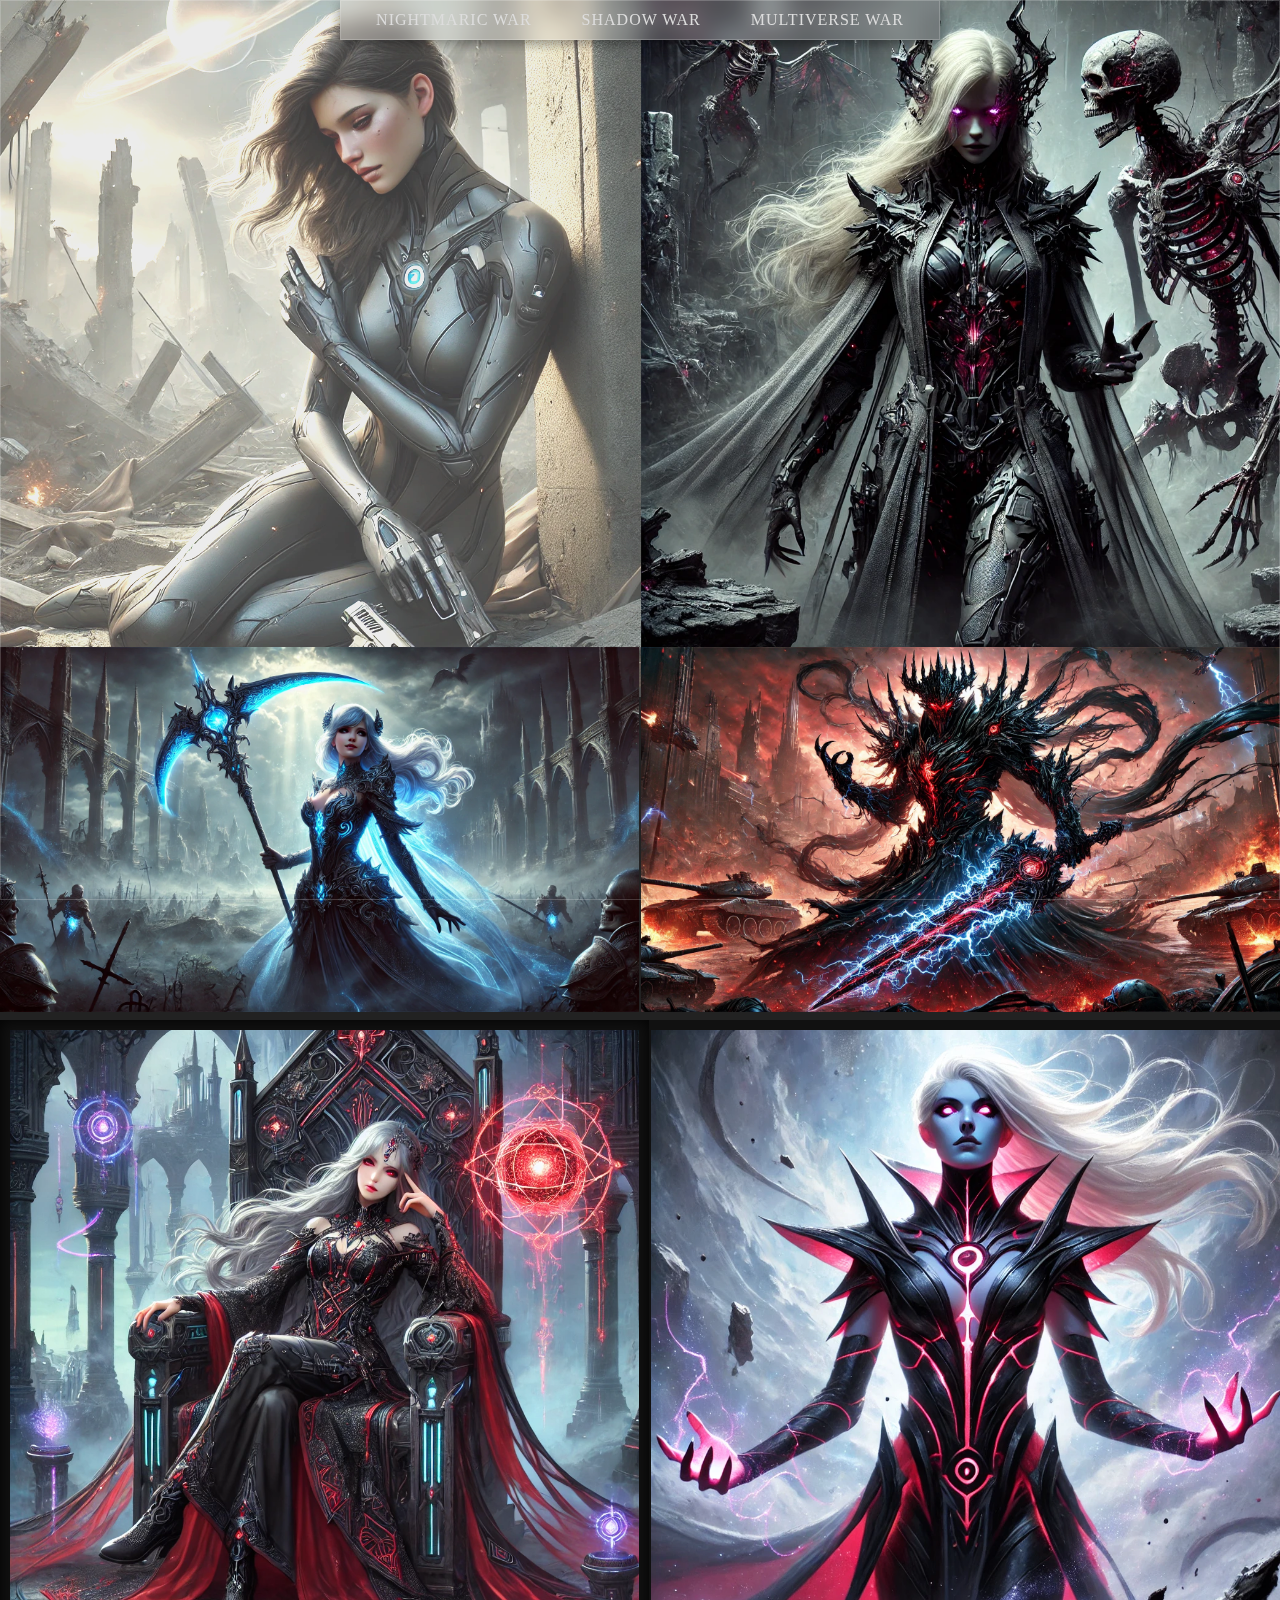
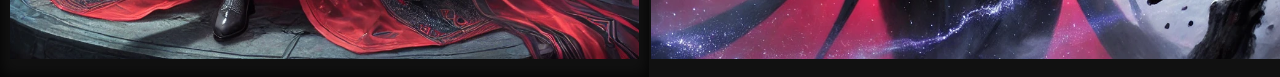
==== character website/index.html @ 2d1f5d40 "Add files via upload" ====
<!DOCTYPE html>
<html lang="en">
<head>
    <meta charset="UTF-8">
    <meta name="viewport" content="width=device-width, initial-scale=1.0">
    <title>Responsive Full-Screen Divided Rectangles</title>
    <link rel="stylesheet" href="styles.css">
</head>
<body>
    <nav>
        <ul>
            <li><a href="https://warsagas.netlify.app/nightmaric-war">Nightmaric War</a></li>
                <li><a href="https://warsagas.netlify.app/shadow-war">Shadow War</a></li>
                <li><a href="https://warsagas.netlify.app/multiverse-war">Multiverse war</a></li>
        </ul>
    </nav>
    <!DOCTYPE html>
    <html lang="en">
    <head>
        <meta charset="UTF-8">
        <meta name="viewport" content="width=device-width, initial-scale=1.0">
        <title>Full-Screen Divided Rectangles</title>
        <link rel="stylesheet" href="styles.css">
    </head>
    <body>
        <nav>
           
            <ul>
                <li><a href="https://warsagas.netlify.app/nightmaric-war">Nightmaric War</a></li>
                <li><a href="https://warsagas.netlify.app/shadow-war">Shadow War</a></li>
                <li><a href="https://warsagas.netlify.app/multiverse-war">Multiverse war</a></li>
            </ul>
        </nav>
        <div class="container">
            <div class="rectangle">
                <div class="image-container">
                    <a href="Federation.html"><img src="/image/cassandra.webp" alt="Placeholder 1A"></a>
                </div>
                <div class="divider"></div>
                <div class="image-container">
                    <a href="nightmares.html"><img src="/image/Persephone.webp" alt="Placeholder 1B"></a>
                </div>
            </div>
    
            <div class="rectangle">
                <div class="image-container">
                    <a href="alliance.html"><img src="/image/theresa.webp" alt="Placeholder 2A"></a>
                </div>
                <div class="divider"></div>
                <div class="image-container">
                    <a href="progress.html"><img src="/image/Darkness shadow war.webp" alt="Placeholder 2B"></a>
                </div>
            </div>
            <div class="rectangle">
                <div class="left-side">
                    <div class="small-image-container">
                        <a href="multiverse-alliance.html"><img src="image/Arcana2.webp" alt="Placeholder 3A Top"></a>
                    </div>
                    
                </div>
                <div class="divider"></div>
                <div class="image-container">
                    <a href="persephone.html"><img src="/image/Persephone3.webp" alt="Placeholder 3B"></a>
                </div>
            </div>
        </div>
        

        <script src="main.js"></script>
    </body>
    </html>
    
</html>
---- character website/styles.css ----
* {
    margin: 0;
    padding: 0;
    box-sizing: border-box;
}

body {
    display: flex;
    flex-direction: column;
    justify-content: center;
    align-items: center;
    background-color: #000; /* Optional to emphasize images */
    transition: background 0.3s ease, color 0.3s ease;
}

/* Navbar */
main {
    padding: 100px 20px;
    min-height: 200vh; /* Extend page for scroll demo */
}

h1 {
    text-align: center;
    margin-top: 50px;
}

/* Progress Bar */
#progress-bar {
    position: fixed;
    top: 0;
    left: 0;
    width: 0%;
    height: 5px;
    background: #f39c12;
    z-index: 9999;
}

/* Navigation Bar */
nav {
    position: fixed;
    top: 0; /* Sticks to the top of the page */
    left: 50%; /* Centers the nav horizontally */
    transform: translateX(-50%); /* Correct alignment from the left */
    background: rgba(255, 255, 255, 0.1);
    backdrop-filter: blur(10px);
    box-shadow: 0px 4px 10px rgba(0, 0, 0, 0.2);
    border: 1px solid rgba(255, 255, 255, 0.2);
    z-index: 1000;
    width: auto; /* Ensures it doesn't stretch the full width of the viewport */
    padding: 10px 20px;
    text-align: center;
}

/* Center Navigation Links Horizontally */
nav ul {
    display: flex;
    justify-content: center; /* Centers the items horizontally */
    align-items: center; /* Ensures vertical alignment if needed */
    list-style: none;
    flex-wrap: wrap; /* Allows wrapping for smaller screens */
    gap: 20px; /* Spacing between links */
    margin: 0;
    padding: 0;
}

/* Navigation Links */
nav ul li {
    position: relative;
    margin: 0;
}

nav ul li a {
    text-decoration: none;
    color: #ddd;
    font-size: 18px;
    font-weight: 500;
    letter-spacing: 1px;
    text-transform: uppercase;
    transition: color 0.3s ease, transform 0.3s ease;
    padding: 10px 15px;
    border-radius: 5px;
    position: relative;
    z-index: 1;
}

/* Hover Effects */
nav ul li a:hover {
    color: #f39c12;
    text-shadow: 0px 4px 12px rgba(255, 255, 255, 0.6), 0px 0px 4px rgba(255, 255, 255, 0.3);
    transform: scale(1.1) translateY(-2px);
    border: 2px solid rgba(255, 255, 255, 0.2);
    padding: 8px 13px;
}

/* Background Effect on Hover */
nav ul li a::before {
    content: '';
    position: absolute;
    top: 0;
    left: 0;
    width: 100%;
    height: 100%;
    background: linear-gradient(90deg, #333, #111);
    opacity: 0;
    z-index: -1;
    transition: background 0.4s ease, opacity 0.4s ease, transform 0.4s ease;
    transform: scale(0.95);
    border-radius: 5px;
}

nav ul li a:hover::before {
    opacity: 1;
    transform: scale(1);
}

/* Underline Animation */
nav ul li a::after {
    content: '';
    position: absolute;
    bottom: 0;
    left: 50%;
    width: 0;
    height: 2px;
    background: white;
    transition: width 0.3s ease, left 0.3s ease;
}

nav ul li a:hover::after {
    width: 100%;
    left: 0;
}

/* Responsive Design */
@media (max-width: 768px) {
    nav ul {
        flex-direction: column; /* Stack items vertically on smaller screens */
        gap: 15px;
    }

    nav ul li a {
        font-size: 16px;
        padding: 8px 10px;
    }
}

/* Tooltip Styles */
nav ul li a[data-tooltip]::after {
    content: attr(data-tooltip);
    position: absolute;
    bottom: -25px;
    left: 50%;
    transform: translateX(-50%);
    background: #000;
    color: #fff;
    font-size: 12px;
    padding: 5px 8px;
    border-radius: 4px;
    opacity: 0;
    white-space: nowrap;
    transition: opacity 0.3s ease, transform 0.3s ease;
    pointer-events: none;
}

nav ul li a:hover[data-tooltip]::after {
    opacity: 1;
    transform: translateX(-50%) translateY(-5px);
}

/* Dark Mode Toggle */
#dark-mode-toggle {
    cursor: pointer;
    font-size: 18px;
    padding: 5px 10px;
    border: none;
    background: none;
    color: #ddd;
    transition: color 0.3s ease;
}



/* Main Page Sections */
/* Main container styles */
/* Main container styles */
.container {
    display: flex;
    flex-direction: column;
    width: 100vw;
    height: 100vh;
    background: #000; /* Pure black background */
    font-family: 'Roboto', sans-serif; /* Clean font */
    color: #fff; /* White text for readability */
}

/* Rectangle styles */
.rectangle {
    display: flex;
    flex: 1; /* Equal space for rectangles */
    width: 100%;
    align-items: center;
    justify-content: center;
    background: #111; /* Dark gray for contrast against pure black */
    color: #fff; /* White text */
    font-size: 2rem; /* Font size for text inside rectangles */
    text-shadow: 1px 1px 2px rgba(0, 0, 0, 0.8); /* Subtle text shadow */
    transition: transform 0.3s ease-in-out, box-shadow 0.3s ease-in-out; /* Smooth hover effect */
}

/* Divider styles */
.divider {
    width: 2px; /* Divider width */
    background-color: #333; /* Darker gray divider */
    opacity: 0.8; /* Slightly transparent */
    transition: background-color 0.3s ease; /* Smooth color change on hover */
}

/* Left-side column */
.left-side {
    display: flex;
    flex-direction: column;
    flex: 1;
    padding: 10px; /* Space inside the column */
    box-shadow: inset 0 0 15px rgba(0, 0, 0, 0.9); /* Subtle inner shadow */
}

/* Styling each rectangle */
.rectangle:nth-child(odd) {
    background: #111; /* Uniform dark background */
}

.rectangle:nth-child(even) {
    background: #222; /* Slightly lighter for subtle variation */
}

/* Hover effects */
.rectangle:hover {
    transform: scale(1.05); /* Slight scaling effect */
    box-shadow: 0 4px 20px rgba(255, 255, 255, 0.1); /* Subtle glow */
}

.divider:hover {
    background-color: #fff; /* Turns white on hover for emphasis */
}

/* Optional: Add glowing edges for rectangles */
.rectangle::after {
    content: '';
    position: absolute;
    inset: 0;
    border: 1px solid rgba(255, 255, 255, 0.1); /* Subtle glowing edges */
    pointer-events: none;
    transition: border-color 0.3s ease;
}

.rectangle:hover::after {
    border-color: rgba(255, 255, 255, 0.3); /* Brighter border on hover */
}



/* Card Layout */
.card-container {
    display: flex;
    flex-wrap: wrap;
    gap: 20px;
    padding: 20px;
    justify-content: space-evenly; /* Space items evenly */
    align-items: flex-start; /* Align cards to the top */
    margin-top: 80px;
}

.card-wrapper {
    text-align: center;
    width: 300px;
    max-width: 100%;
}

.card {
    position: relative;
    perspective: 1200px; /* Enhance 3D effect */
    margin-bottom: 20px;
    transition: transform 0.3s ease-in-out;
    transform: scale(1); /* Default size */
    background: linear-gradient(135deg, #1a1a1a, #333333); /* Dark gradient */
    border: 4px solid transparent;
    border-image-slice: 1;
    border-image-source: linear-gradient(to right, #222, #444); /* Subtle dark gradient for border */
    box-shadow: 0 10px 20px rgba(0, 0, 0, 0.5); /* Dark shadow */
    background-size: 200% 200%;
    animation: light-move 5s infinite ease-in-out;
}

.card:hover {
    transform: scale(1.05); /* Slightly grow on hover */
    box-shadow: 0 15px 30px rgba(0, 0, 0, 0.7), 0 6px 6px rgba(0, 0, 0, 0.4); /* Stronger shadow on hover */
    transition: transform 0.3s ease-in-out;
    border-image-source: linear-gradient(to right, #444, #555); /* Slightly brighter border on hover */
    animation: wiggle 0.5s ease-in-out;
}

.card-inner {
    position: relative;
    width: 100%;
    padding-top: 150%;
    transform-style: preserve-3d;
    transition: transform 0.6s ease-in-out;
}

.card:hover .card-inner {
    transform: rotateY(180deg);
    box-shadow: 0 0 20px rgba(0, 0, 0, 0.6); /* Glow effect on flip */
}

.card-front,
.card-back {
    position: absolute;
    top: 0;
    left: 0;
    width: 100%;
    height: 100%;
    backface-visibility: hidden;
    border-radius: 15px; /* Slightly rounder corners */
    box-shadow: 0 8px 15px rgba(0, 0, 0, 0.3); /* Stronger shadow for depth */
    overflow: hidden;
}

/* Gradient Overlay for Card Front */
.card-front::before {
    content: '';
    position: absolute;
    inset: 0;
    background: linear-gradient(135deg, rgba(0, 0, 0, 0.5), rgba(0, 0, 0, 0.2));
    z-index: 1; /* Place above the image */
    transition: opacity 0.3s ease-in-out;
    opacity: 0; /* Start hidden */
}

.card:hover .card-front::before {
    opacity: 1; /* Show gradient overlay on hover */
}

/* Image Inside Card Front */
.card-front img {
    width: 100%;
    height: 100%;
    object-fit: cover;
    border-radius: 15px;
}

/* Card Back */
.card-back {
    transform: rotateY(180deg);
    background: rgba(18, 18, 18, 0.9); /* Very dark gray with transparency */
    backdrop-filter: blur(10px);
    border: 1px solid rgba(50, 50, 50, 0.7); /* Subtle inner border */
    display: flex;
    align-items: center;
    justify-content: center;
    text-align: center;
    padding: 10px; /* Add slight padding for better text alignment */
    color: #ddd; /* Light gray text */
    font-family: 'Arial', sans-serif;
    font-size: 1.2rem;
    letter-spacing: 0.5px;
    text-shadow: 1px 1px 5px rgba(0, 0, 0, 0.3);
}

/* Image Inside Card Back */
.card-back img {
    width: 100%;
    height: 100%;
    object-fit: cover; /* Ensure the image scales proportionally */
    border-radius: 15px; /* Match the card's rounded corners */
}

.particles {
    position: absolute;
    width: 100%;
    height: 100%;
    background: radial-gradient(circle, rgba(255, 255, 255, 0.1), transparent);
    pointer-events: none;
    animation: particle-fade 3s infinite ease-in-out;
}

/* Hover Sound Effects */
.card:hover {
    cursor: pointer;
}

/* Keyframes */
@keyframes light-move {
    0% {
        background-position: 0% 50%;
    }
    50% {
        background-position: 100% 50%;
    }
    100% {
        background-position: 0% 50%;
    }
}

@keyframes particle-fade {
    0%, 100% {
        opacity: 0;
    }
    50% {
        opacity: 0.2;
    }
}

@keyframes wiggle {
    0% {
        transform: scale(1) rotate(0);
    }
    25% {
        transform: scale(1.03) rotate(1deg);
    }
    50% {
        transform: scale(1.05) rotate(-1deg);
    }
    100% {
        transform: scale(1) rotate(0);
    }
}


/* Character Details */
/* Character Title Styling */
/* Character Title Styling */
/* Character Title Styling */
.character-title {
    font-size: clamp(16px, 4vw, 24px);
    font-weight: bold;
    color: #00bcd4; /* Cyan blue for contrast */
    text-transform: uppercase;
    letter-spacing: 1.5px;
    cursor: pointer;
    margin: 10px 0;
    text-shadow: 2px 2px 6px rgba(0, 0, 0, 0.6); /* Strong shadow */
    transition: color 0.3s ease, transform 0.3s ease, text-shadow 0.3s ease, background 0.5s ease;
    position: relative;
    display: inline-block;
    overflow: hidden;
    background: linear-gradient(90deg, #00bcd4, #03a9f4);
    -webkit-background-clip: text;
    -webkit-text-fill-color: transparent;
}

.character-title:hover {
    color: #ffffff;
    transform: scale(1.2) rotate(-2deg);
    text-shadow: 6px 6px 12px rgba(0, 0, 0, 0.8);
    background: linear-gradient(90deg, #03a9f4, #00bcd4, #29b6f6);
    -webkit-background-clip: text;
    -webkit-text-fill-color: transparent;
}

.character-title::after {
    content: '';
    position: absolute;
    bottom: 0;
    left: 0;
    width: 0;
    height: 3px;
    background: #03a9f4;
    transition: width 0.4s ease;
}

.character-title:hover::after {
    width: 100%;
}

/* Ripple Effect */
.character-title::before {
    content: '';
    position: absolute;
    top: 50%;
    left: 50%;
    width: 200%;
    height: 200%;
    background: rgba(3, 169, 244, 0.15);
    transform: translate(-50%, -50%) scale(0);
    border-radius: 50%;
    z-index: -1;
    transition: transform 0.6s ease, opacity 0.6s ease;
}

.character-title:hover::before {
    transform: translate(-50%, -50%) scale(1.5);
    opacity: 0;
}

/* Shimmer Animation */
.character-title.shimmer {
    background: linear-gradient(90deg, #00bcd4, #03a9f4, #00bcd4);
    -webkit-background-clip: text;
    -webkit-text-fill-color: transparent;
    position: relative;
    animation: shimmer 1.5s infinite linear;
}

@keyframes shimmer {
    0% { background-position: -200%; }
    100% { background-position: 200%; }
}

/* Card Text Styling */
.card-text {
    text-align: center;
    margin: 15px 0;
    font-size: 16px;
    line-height: 1.6;
    color: #ddd; /* Light gray text */
    background: linear-gradient(135deg, rgba(33, 33, 33, 0.8), rgba(50, 50, 50, 1));
    padding: 15px;
    border-radius: 12px;
    box-shadow: 0 8px 16px rgba(0, 0, 0, 0.6);
    position: relative;
    overflow: hidden;
    transition: box-shadow 0.4s ease, transform 0.4s ease, background 0.5s ease;
}

.card-text:hover {
    box-shadow: 0 12px 24px rgba(0, 0, 0, 0.8);
    transform: translateY(-10px) scale(1.05);
    background: linear-gradient(135deg, rgba(50, 50, 50, 0.9), rgba(77, 77, 77, 1));
}

/* Rotating Background Effect */
.card-text::before {
    content: '';
    position: absolute;
    top: -50%;
    left: -50%;
    width: 300%;
    height: 300%;
    background: radial-gradient(circle, rgba(0, 0, 0, 0.4), rgba(0, 0, 0, 0.9));
    transform: rotate(0deg);
    animation: rotateBackground 12s linear infinite;
    z-index: 0;
}

@keyframes rotateBackground {
    to {
        transform: rotate(360deg);
    }
}

/* 3D Flip Effect */
.card-text-inner {
    transform-style: preserve-3d;
    transition: transform 0.6s ease-out;
    position: relative;
}

.card-text:hover .card-text-inner {
    transform: rotateY(180deg);
}

.card-front,
.card-back {
    backface-visibility: hidden;
    position: absolute;
    top: 0;
    left: 0;
    width: 100%;
    height: 100%;
    border-radius: 12px;
    padding: 15px;
}

.card-back {
    transform: rotateY(180deg);
    background: linear-gradient(135deg, rgba(50, 50, 50, 0.9), rgba(33, 33, 33, 1));
}


/* Character Title Styling */
.character-title {
    font-size: clamp(16px, 4vw, 24px);
    font-weight: bold;
    color: #d1e3ff; /* Cool light blue for contrast */
    text-transform: uppercase;
    letter-spacing: 1.5px;
    cursor: pointer;
    margin: 10px 0;
    text-shadow: 2px 2px 6px rgba(0, 0, 0, 0.9); /* Strong shadow for depth */
    background: linear-gradient(90deg, #5078ff, #3249b6); /* Gradient with vibrant blues */
    -webkit-background-clip: text;
    -webkit-text-fill-color: transparent;
    position: relative;
    display: inline-block;
    overflow: hidden;
    transition: color 0.3s ease, transform 0.3s ease, text-shadow 0.5s ease, background 0.5s ease;
}

.character-title:hover {
    transform: scale(1.1) rotate(-1deg);
    text-shadow: 4px 4px 8px rgba(0, 0, 0, 1); /* Enhanced shadow */
    background: linear-gradient(90deg, #87a8ff, #6070ff); /* Brightened gradient on hover */
    -webkit-background-clip: text;
    -webkit-text-fill-color: transparent;
}

/* Underline Effect */
.character-title::after {
    content: '';
    position: absolute;
    bottom: 0;
    left: 0;
    width: 0;
    height: 3px;
    background: #3249b6; /* Blue accent underline */
    transition: width 0.4s ease;
}

.character-title:hover::after {
    width: 100%;
}

/* Ripple Effect */
.character-title::before {
    content: '';
    position: absolute;
    top: 50%;
    left: 50%;
    width: 200%;
    height: 200%;
    background: rgba(50, 100, 255, 0.3); /* Soft blue ripple */
    transform: translate(-50%, -50%) scale(0);
    border-radius: 50%;
    z-index: -1;
    transition: transform 0.6s ease, opacity 0.6s ease;
}

.character-title:hover::before {
    transform: translate(-50%, -50%) scale(1.5);
    opacity: 0;
}

/* Card Text Styling */
.card-text {
    text-align: center;
    margin: 15px 0; /* Adds vertical spacing */
    font-size: 16px; /* Moderate font size for readability */
    line-height: 1.6; /* Balanced line spacing */
    color: #e0e0e0; /* Off-white for readability */
    background: linear-gradient(
        135deg,
        rgba(40, 40, 70, 0.9),
        rgba(20, 20, 50, 1)
    ); /* Deep blue gradient */
    padding: 15px; /* Creates internal spacing */
    border-radius: 12px; /* Smooth rounded corners */
    box-shadow: 0 8px 16px rgba(0, 0, 0, 0.8); /* Subtle shadow for depth */
    position: relative;
    overflow: hidden; /* Ensures content does not overflow */
    transition: 
        box-shadow 0.4s ease, 
        transform 0.4s ease, 
        background 0.5s ease; /* Smooth transition effects */
}


.card-text:hover {
    box-shadow: 0 12px 24px rgba(0, 0, 0, 0.9);
    transform: translateY(-10px) scale(1.05);
    background: linear-gradient(135deg, rgba(60, 60, 120, 1), rgba(30, 30, 90, 1)); /* Slightly brighter hover gradient */
}

/* Rotating Background Effect */
.card-text::before {
    content: '';
    position: absolute;
    top: -50%;
    left: -50%;
    width: 300%;
    height: 300%;
    background: radial-gradient(circle, rgba(70, 70, 120, 0.4), rgba(30, 30, 60, 0.8)); /* Subtle blue hue */
    transform: rotate(0deg);
    animation: rotateBackground 10s linear infinite;
    z-index: 0;
}

@keyframes rotateBackground {
    to {
        transform: rotate(360deg);
    }
}

/* Particle Effect */
.card-text::after {
    content: '';
    position: absolute;
    top: 50%;
    left: 50%;
    width: 300px;
    height: 300px;
    background: radial-gradient(circle, rgba(80, 120, 255, 0.3), rgba(0, 0, 0, 0));
    border-radius: 50%;
    opacity: 0.6;
    animation: floatParticles 6s infinite ease-in-out;
    pointer-events: none;
}

@keyframes floatParticles {
    0% {
        transform: translate(-50%, -50%) scale(1);
        opacity: 0.6;
    }
    50% {
        transform: translate(-50%, -50%) scale(1.2);
        opacity: 0.3;
    }
    100% {
        transform: translate(-50%, -50%) scale(1);
        opacity: 0.6;
    }
}



/* JavaScript Required for Custom Cursor */

.character-blurb {
    display: none;
    opacity: 0;
    transform: scale(0.95); /* Subtle shrink effect for pop-in animation */
    transition: opacity 0.3s ease-in-out, transform 0.3s ease-in-out;
    font-size: 14px; /* Base font size for container content */
    line-height: 1.2; /* Compact yet readable line spacing */
    color: #d6d6d6; /* Light gray text color */
    text-align: justify; /* Align text for clean edges */
    margin: 0; /* No external margins */
    padding: 10px; /* Moderate padding for balance */
    background: radial-gradient(circle at center, #1a1a1a, #0d0d0d 85%);
    border-radius: 8px; /* Subtle rounding */
    box-shadow: 
        0 4px 8px rgba(0, 0, 0, 0.6), 
        0 0 8px rgba(50, 50, 50, 0.3); /* Layered shadow for depth */
    font-family: 'Open Sans', Arial, sans-serif;
    backdrop-filter: blur(5px); /* Frosted glass effect */
    max-height: 300px; /* Limit container height */
    overflow-y: auto; /* Enable vertical scrolling */
    scrollbar-width: thin; /* Slim scrollbar */
    scrollbar-color: #4caf50 #1a1a1a; /* Green scrollbar on dark background */
}


.p{
    font-family: Arial, sans-serif; /* Sets a clean and modern font */
    font-size: 16px;               /* Adjusts the text size */
    line-height: 1.5;              /* Improves readability with proper spacing */
    color: #333;                   /* Sets a dark gray text color for less eye strain */
    margin: 10px 0;                /* Adds space above and below the paragraph */
    text-align: right; 
}


.character-blurb h2 {
    margin: 0; /* No external margins */
    padding: 4px 0; /* Minimal vertical padding */
    font-size: 16px; /* Compact heading size */
    font-weight: bold;
    text-transform: uppercase;
    letter-spacing: 0.5px; /* Slightly tight character spacing */
    background: linear-gradient(90deg, #76ff03, #00e676, #1de9b6);
    -webkit-background-clip: text;
    -webkit-text-fill-color: transparent;
    border-bottom: 1px solid #76ff03; /* Thin separator */
    display: inline-block;
    text-shadow: 0 1px 2px rgba(0, 255, 128, 0.6); /* Subtle shadow */
}

.character-blurb p {
    margin: 0; /* Eliminate unnecessary vertical gaps */
    padding: 3px 0; /* Minimal padding for compact layout */
    text-align: justify; /* Align text for clean, even edges */
    line-height: 1.2; /* Balanced line spacing for readability */
    color: #e0e0e0; /* Light gray text color for contrast */
    font-size: 12.5px; /* Readable yet compact font size */
    letter-spacing: 0.2px; /* Slight letter spacing for clarity */
    background: rgba(0, 0, 0, 0.15); /* Subtle translucent background */
    border-left: 2px solid #76ff03; /* Thin green border for emphasis */
    border-radius: 3px; /* Smooth rounding for edges */
    box-shadow: inset 0 1px 2px rgba(0, 0, 0, 0.2); /* Subtle inner shadow for depth */
}

.character-blurb p + p {
    margin-top: 1px; /* Minimal gap between consecutive paragraphs */
}

.character-blurb p:last-child {
    margin-bottom: 0; /* Prevent trailing gaps */
}

.character-blurb p:hover {
    background: rgba(0, 0, 0, 0.4); /* Slightly darker background on hover */
    color: #ffffff; /* Brightened text on hover */
}

.character-blurb a {
    color: #76ff03;
    text-decoration: none;
    font-weight: bold;
    transition: color 0.2s ease-in-out;
}

.character-blurb a:hover {
    color: #00e676;
}

.character-blurb.show {
    display: block;
    opacity: 1;
    transform: scale(1); /* Fully expanded */
    box-shadow: 0 6px 12px rgba(0, 0, 0, 0.8), 0 0 10px rgba(0, 255, 128, 0.5);
}

/* Scrollbar Customization */
.character-blurb::-webkit-scrollbar {
    width: 6px; /* Slim scrollbar */
}

.character-blurb::-webkit-scrollbar-track {
    background: #1a1a1a;
}

.character-blurb::-webkit-scrollbar-thumb {
    background: linear-gradient(90deg, #76ff03, #00e676);
    border-radius: 3px;
}




/* Responsive adjustments */
@media (max-width: 768px) {
    .character-blurb {
        padding: 15px 20px;
        font-size: 16px;
    }

    .character-blurb h2 {
        font-size: 22px;
    }
}





/* Responsive Design */
@media (max-width: 1440px) {
    nav ul li a {
        font-size: 16px;
    }
}

@media (max-width: 1024px) {
    .rectangle {
        flex-direction: column;
        height: auto;
    }

    .divider {
        width: 100%;
        height: 2px;
    }

    nav ul li a {
        font-size: 15px;
    }

    /* Image-related code - unchanged */
    .image-container {
        height: 400px;
    }
}

@media (max-width: 768px) {
    nav ul li a {
        font-size: 14px;
    }

    /* Image-related code - unchanged */
    .image-container {
        height: 300px;
    }
}

@media (max-width: 480px) {
    nav ul li {
        margin: 0 5px;
    }

    nav ul li a {
        font-size: 13px;
    }

    .rectangle {
        height: auto;
    }

    /* Image-related code - unchanged */
    .small-image-container {
        height: 150px;
    }
}

/* Image-Related Styles - Unchanged */
.image-container {
    flex: 1; /* Each image takes equal space */
    display: flex;
    justify-content: center;
    align-items: center;
    overflow: hidden; /* Ensures images don't overflow */
    position: relative; /* For hover effects */
    transition: transform 0.3s ease, filter 0.3s ease; /* Smooth transition */
}

.image-container:hover {
    transform: scale(1.1); /* Makes the image pop */
    filter: brightness(1.2); /* Adds a glossy effect */
}

.image-container img {
    width: 100%;
    height: 100%;
    object-fit: cover; /* Ensures images cover their container without stretching */
    transition: opacity 0.3s ease; /* Smooth transition for hover effect */
}

.image-container:hover img {
    opacity: 0.9; /* Slightly reduces opacity for the glossy effect */
}

.image-container::after {
    content: '';
    position: absolute;
    top: 0;
    left: 0;
    width: 100%;
    height: 100%;
    background: rgba(255, 255, 255, 0.2); /* Glossy overlay */
    opacity: 0;
    transition: opacity 0.3s ease;
    pointer-events: none; /* Ensures the overlay doesn't interfere with clicks */
}

.image-container:hover::after {
    opacity: 1; /* Makes the overlay visible on hover */
}

.small-image-container {
    flex: 1; /* Equal height in the left-side column */
    display: flex;
    justify-content: center;
    align-items: center;
    overflow: hidden; /* Prevents overflow */
    position: relative; /* For hover effects */
}

.small-image-container img {
    width: 100%;
    height: 100%;
    object-fit: cover;
    transition: transform 0.3s ease, filter 0.3s ease;
}

.small-image-container:hover img {
    transform: scale(1.1);
    filter: brightness(1.2);
}

.small-image-container::after {
    content: '';
    position: absolute;
    top: 0;
    left: 0;
    width: 100%;
    height: 100%;
    background: rgba(255, 255, 255, 0.2);
    opacity: 0;
    transition: opacity 0.3s ease;
    pointer-events: none;
}

.small-image-container:hover::after {
    opacity: 1;
}
---- character website/styles.css ----
* {
    margin: 0;
    padding: 0;
    box-sizing: border-box;
}

body {
    display: flex;
    flex-direction: column;
    justify-content: center;
    align-items: center;
    background-color: #000; /* Optional to emphasize images */
    transition: background 0.3s ease, color 0.3s ease;
}

/* Navbar */
main {
    padding: 100px 20px;
    min-height: 200vh; /* Extend page for scroll demo */
}

h1 {
    text-align: center;
    margin-top: 50px;
}

/* Progress Bar */
#progress-bar {
    position: fixed;
    top: 0;
    left: 0;
    width: 0%;
    height: 5px;
    background: #f39c12;
    z-index: 9999;
}

/* Navigation Bar */
nav {
    position: fixed;
    top: 0; /* Sticks to the top of the page */
    left: 50%; /* Centers the nav horizontally */
    transform: translateX(-50%); /* Correct alignment from the left */
    background: rgba(255, 255, 255, 0.1);
    backdrop-filter: blur(10px);
    box-shadow: 0px 4px 10px rgba(0, 0, 0, 0.2);
    border: 1px solid rgba(255, 255, 255, 0.2);
    z-index: 1000;
    width: auto; /* Ensures it doesn't stretch the full width of the viewport */
    padding: 10px 20px;
    text-align: center;
}

/* Center Navigation Links Horizontally */
nav ul {
    display: flex;
    justify-content: center; /* Centers the items horizontally */
    align-items: center; /* Ensures vertical alignment if needed */
    list-style: none;
    flex-wrap: wrap; /* Allows wrapping for smaller screens */
    gap: 20px; /* Spacing between links */
    margin: 0;
    padding: 0;
}

/* Navigation Links */
nav ul li {
    position: relative;
    margin: 0;
}

nav ul li a {
    text-decoration: none;
    color: #ddd;
    font-size: 18px;
    font-weight: 500;
    letter-spacing: 1px;
    text-transform: uppercase;
    transition: color 0.3s ease, transform 0.3s ease;
    padding: 10px 15px;
    border-radius: 5px;
    position: relative;
    z-index: 1;
}

/* Hover Effects */
nav ul li a:hover {
    color: #f39c12;
    text-shadow: 0px 4px 12px rgba(255, 255, 255, 0.6), 0px 0px 4px rgba(255, 255, 255, 0.3);
    transform: scale(1.1) translateY(-2px);
    border: 2px solid rgba(255, 255, 255, 0.2);
    padding: 8px 13px;
}

/* Background Effect on Hover */
nav ul li a::before {
    content: '';
    position: absolute;
    top: 0;
    left: 0;
    width: 100%;
    height: 100%;
    background: linear-gradient(90deg, #333, #111);
    opacity: 0;
    z-index: -1;
    transition: background 0.4s ease, opacity 0.4s ease, transform 0.4s ease;
    transform: scale(0.95);
    border-radius: 5px;
}

nav ul li a:hover::before {
    opacity: 1;
    transform: scale(1);
}

/* Underline Animation */
nav ul li a::after {
    content: '';
    position: absolute;
    bottom: 0;
    left: 50%;
    width: 0;
    height: 2px;
    background: white;
    transition: width 0.3s ease, left 0.3s ease;
}

nav ul li a:hover::after {
    width: 100%;
    left: 0;
}

/* Responsive Design */
@media (max-width: 768px) {
    nav ul {
        flex-direction: column; /* Stack items vertically on smaller screens */
        gap: 15px;
    }

    nav ul li a {
        font-size: 16px;
        padding: 8px 10px;
    }
}

/* Tooltip Styles */
nav ul li a[data-tooltip]::after {
    content: attr(data-tooltip);
    position: absolute;
    bottom: -25px;
    left: 50%;
    transform: translateX(-50%);
    background: #000;
    color: #fff;
    font-size: 12px;
    padding: 5px 8px;
    border-radius: 4px;
    opacity: 0;
    white-space: nowrap;
    transition: opacity 0.3s ease, transform 0.3s ease;
    pointer-events: none;
}

nav ul li a:hover[data-tooltip]::after {
    opacity: 1;
    transform: translateX(-50%) translateY(-5px);
}

/* Dark Mode Toggle */
#dark-mode-toggle {
    cursor: pointer;
    font-size: 18px;
    padding: 5px 10px;
    border: none;
    background: none;
    color: #ddd;
    transition: color 0.3s ease;
}



/* Main Page Sections */
/* Main container styles */
/* Main container styles */
.container {
    display: flex;
    flex-direction: column;
    width: 100vw;
    height: 100vh;
    background: #000; /* Pure black background */
    font-family: 'Roboto', sans-serif; /* Clean font */
    color: #fff; /* White text for readability */
}

/* Rectangle styles */
.rectangle {
    display: flex;
    flex: 1; /* Equal space for rectangles */
    width: 100%;
    align-items: center;
    justify-content: center;
    background: #111; /* Dark gray for contrast against pure black */
    color: #fff; /* White text */
    font-size: 2rem; /* Font size for text inside rectangles */
    text-shadow: 1px 1px 2px rgba(0, 0, 0, 0.8); /* Subtle text shadow */
    transition: transform 0.3s ease-in-out, box-shadow 0.3s ease-in-out; /* Smooth hover effect */
}

/* Divider styles */
.divider {
    width: 2px; /* Divider width */
    background-color: #333; /* Darker gray divider */
    opacity: 0.8; /* Slightly transparent */
    transition: background-color 0.3s ease; /* Smooth color change on hover */
}

/* Left-side column */
.left-side {
    display: flex;
    flex-direction: column;
    flex: 1;
    padding: 10px; /* Space inside the column */
    box-shadow: inset 0 0 15px rgba(0, 0, 0, 0.9); /* Subtle inner shadow */
}

/* Styling each rectangle */
.rectangle:nth-child(odd) {
    background: #111; /* Uniform dark background */
}

.rectangle:nth-child(even) {
    background: #222; /* Slightly lighter for subtle variation */
}

/* Hover effects */
.rectangle:hover {
    transform: scale(1.05); /* Slight scaling effect */
    box-shadow: 0 4px 20px rgba(255, 255, 255, 0.1); /* Subtle glow */
}

.divider:hover {
    background-color: #fff; /* Turns white on hover for emphasis */
}

/* Optional: Add glowing edges for rectangles */
.rectangle::after {
    content: '';
    position: absolute;
    inset: 0;
    border: 1px solid rgba(255, 255, 255, 0.1); /* Subtle glowing edges */
    pointer-events: none;
    transition: border-color 0.3s ease;
}

.rectangle:hover::after {
    border-color: rgba(255, 255, 255, 0.3); /* Brighter border on hover */
}



/* Card Layout */
.card-container {
    display: flex;
    flex-wrap: wrap;
    gap: 20px;
    padding: 20px;
    justify-content: space-evenly; /* Space items evenly */
    align-items: flex-start; /* Align cards to the top */
    margin-top: 80px;
}

.card-wrapper {
    text-align: center;
    width: 300px;
    max-width: 100%;
}

.card {
    position: relative;
    perspective: 1200px; /* Enhance 3D effect */
    margin-bottom: 20px;
    transition: transform 0.3s ease-in-out;
    transform: scale(1); /* Default size */
    background: linear-gradient(135deg, #1a1a1a, #333333); /* Dark gradient */
    border: 4px solid transparent;
    border-image-slice: 1;
    border-image-source: linear-gradient(to right, #222, #444); /* Subtle dark gradient for border */
    box-shadow: 0 10px 20px rgba(0, 0, 0, 0.5); /* Dark shadow */
    background-size: 200% 200%;
    animation: light-move 5s infinite ease-in-out;
}

.card:hover {
    transform: scale(1.05); /* Slightly grow on hover */
    box-shadow: 0 15px 30px rgba(0, 0, 0, 0.7), 0 6px 6px rgba(0, 0, 0, 0.4); /* Stronger shadow on hover */
    transition: transform 0.3s ease-in-out;
    border-image-source: linear-gradient(to right, #444, #555); /* Slightly brighter border on hover */
    animation: wiggle 0.5s ease-in-out;
}

.card-inner {
    position: relative;
    width: 100%;
    padding-top: 150%;
    transform-style: preserve-3d;
    transition: transform 0.6s ease-in-out;
}

.card:hover .card-inner {
    transform: rotateY(180deg);
    box-shadow: 0 0 20px rgba(0, 0, 0, 0.6); /* Glow effect on flip */
}

.card-front,
.card-back {
    position: absolute;
    top: 0;
    left: 0;
    width: 100%;
    height: 100%;
    backface-visibility: hidden;
    border-radius: 15px; /* Slightly rounder corners */
    box-shadow: 0 8px 15px rgba(0, 0, 0, 0.3); /* Stronger shadow for depth */
    overflow: hidden;
}

/* Gradient Overlay for Card Front */
.card-front::before {
    content: '';
    position: absolute;
    inset: 0;
    background: linear-gradient(135deg, rgba(0, 0, 0, 0.5), rgba(0, 0, 0, 0.2));
    z-index: 1; /* Place above the image */
    transition: opacity 0.3s ease-in-out;
    opacity: 0; /* Start hidden */
}

.card:hover .card-front::before {
    opacity: 1; /* Show gradient overlay on hover */
}

/* Image Inside Card Front */
.card-front img {
    width: 100%;
    height: 100%;
    object-fit: cover;
    border-radius: 15px;
}

/* Card Back */
.card-back {
    transform: rotateY(180deg);
    background: rgba(18, 18, 18, 0.9); /* Very dark gray with transparency */
    backdrop-filter: blur(10px);
    border: 1px solid rgba(50, 50, 50, 0.7); /* Subtle inner border */
    display: flex;
    align-items: center;
    justify-content: center;
    text-align: center;
    padding: 10px; /* Add slight padding for better text alignment */
    color: #ddd; /* Light gray text */
    font-family: 'Arial', sans-serif;
    font-size: 1.2rem;
    letter-spacing: 0.5px;
    text-shadow: 1px 1px 5px rgba(0, 0, 0, 0.3);
}

/* Image Inside Card Back */
.card-back img {
    width: 100%;
    height: 100%;
    object-fit: cover; /* Ensure the image scales proportionally */
    border-radius: 15px; /* Match the card's rounded corners */
}

.particles {
    position: absolute;
    width: 100%;
    height: 100%;
    background: radial-gradient(circle, rgba(255, 255, 255, 0.1), transparent);
    pointer-events: none;
    animation: particle-fade 3s infinite ease-in-out;
}

/* Hover Sound Effects */
.card:hover {
    cursor: pointer;
}

/* Keyframes */
@keyframes light-move {
    0% {
        background-position: 0% 50%;
    }
    50% {
        background-position: 100% 50%;
    }
    100% {
        background-position: 0% 50%;
    }
}

@keyframes particle-fade {
    0%, 100% {
        opacity: 0;
    }
    50% {
        opacity: 0.2;
    }
}

@keyframes wiggle {
    0% {
        transform: scale(1) rotate(0);
    }
    25% {
        transform: scale(1.03) rotate(1deg);
    }
    50% {
        transform: scale(1.05) rotate(-1deg);
    }
    100% {
        transform: scale(1) rotate(0);
    }
}


/* Character Details */
/* Character Title Styling */
/* Character Title Styling */
/* Character Title Styling */
.character-title {
    font-size: clamp(16px, 4vw, 24px);
    font-weight: bold;
    color: #00bcd4; /* Cyan blue for contrast */
    text-transform: uppercase;
    letter-spacing: 1.5px;
    cursor: pointer;
    margin: 10px 0;
    text-shadow: 2px 2px 6px rgba(0, 0, 0, 0.6); /* Strong shadow */
    transition: color 0.3s ease, transform 0.3s ease, text-shadow 0.3s ease, background 0.5s ease;
    position: relative;
    display: inline-block;
    overflow: hidden;
    background: linear-gradient(90deg, #00bcd4, #03a9f4);
    -webkit-background-clip: text;
    -webkit-text-fill-color: transparent;
}

.character-title:hover {
    color: #ffffff;
    transform: scale(1.2) rotate(-2deg);
    text-shadow: 6px 6px 12px rgba(0, 0, 0, 0.8);
    background: linear-gradient(90deg, #03a9f4, #00bcd4, #29b6f6);
    -webkit-background-clip: text;
    -webkit-text-fill-color: transparent;
}

.character-title::after {
    content: '';
    position: absolute;
    bottom: 0;
    left: 0;
    width: 0;
    height: 3px;
    background: #03a9f4;
    transition: width 0.4s ease;
}

.character-title:hover::after {
    width: 100%;
}

/* Ripple Effect */
.character-title::before {
    content: '';
    position: absolute;
    top: 50%;
    left: 50%;
    width: 200%;
    height: 200%;
    background: rgba(3, 169, 244, 0.15);
    transform: translate(-50%, -50%) scale(0);
    border-radius: 50%;
    z-index: -1;
    transition: transform 0.6s ease, opacity 0.6s ease;
}

.character-title:hover::before {
    transform: translate(-50%, -50%) scale(1.5);
    opacity: 0;
}

/* Shimmer Animation */
.character-title.shimmer {
    background: linear-gradient(90deg, #00bcd4, #03a9f4, #00bcd4);
    -webkit-background-clip: text;
    -webkit-text-fill-color: transparent;
    position: relative;
    animation: shimmer 1.5s infinite linear;
}

@keyframes shimmer {
    0% { background-position: -200%; }
    100% { background-position: 200%; }
}

/* Card Text Styling */
.card-text {
    text-align: center;
    margin: 15px 0;
    font-size: 16px;
    line-height: 1.6;
    color: #ddd; /* Light gray text */
    background: linear-gradient(135deg, rgba(33, 33, 33, 0.8), rgba(50, 50, 50, 1));
    padding: 15px;
    border-radius: 12px;
    box-shadow: 0 8px 16px rgba(0, 0, 0, 0.6);
    position: relative;
    overflow: hidden;
    transition: box-shadow 0.4s ease, transform 0.4s ease, background 0.5s ease;
}

.card-text:hover {
    box-shadow: 0 12px 24px rgba(0, 0, 0, 0.8);
    transform: translateY(-10px) scale(1.05);
    background: linear-gradient(135deg, rgba(50, 50, 50, 0.9), rgba(77, 77, 77, 1));
}

/* Rotating Background Effect */
.card-text::before {
    content: '';
    position: absolute;
    top: -50%;
    left: -50%;
    width: 300%;
    height: 300%;
    background: radial-gradient(circle, rgba(0, 0, 0, 0.4), rgba(0, 0, 0, 0.9));
    transform: rotate(0deg);
    animation: rotateBackground 12s linear infinite;
    z-index: 0;
}

@keyframes rotateBackground {
    to {
        transform: rotate(360deg);
    }
}

/* 3D Flip Effect */
.card-text-inner {
    transform-style: preserve-3d;
    transition: transform 0.6s ease-out;
    position: relative;
}

.card-text:hover .card-text-inner {
    transform: rotateY(180deg);
}

.card-front,
.card-back {
    backface-visibility: hidden;
    position: absolute;
    top: 0;
    left: 0;
    width: 100%;
    height: 100%;
    border-radius: 12px;
    padding: 15px;
}

.card-back {
    transform: rotateY(180deg);
    background: linear-gradient(135deg, rgba(50, 50, 50, 0.9), rgba(33, 33, 33, 1));
}


/* Character Title Styling */
.character-title {
    font-size: clamp(16px, 4vw, 24px);
    font-weight: bold;
    color: #d1e3ff; /* Cool light blue for contrast */
    text-transform: uppercase;
    letter-spacing: 1.5px;
    cursor: pointer;
    margin: 10px 0;
    text-shadow: 2px 2px 6px rgba(0, 0, 0, 0.9); /* Strong shadow for depth */
    background: linear-gradient(90deg, #5078ff, #3249b6); /* Gradient with vibrant blues */
    -webkit-background-clip: text;
    -webkit-text-fill-color: transparent;
    position: relative;
    display: inline-block;
    overflow: hidden;
    transition: color 0.3s ease, transform 0.3s ease, text-shadow 0.5s ease, background 0.5s ease;
}

.character-title:hover {
    transform: scale(1.1) rotate(-1deg);
    text-shadow: 4px 4px 8px rgba(0, 0, 0, 1); /* Enhanced shadow */
    background: linear-gradient(90deg, #87a8ff, #6070ff); /* Brightened gradient on hover */
    -webkit-background-clip: text;
    -webkit-text-fill-color: transparent;
}

/* Underline Effect */
.character-title::after {
    content: '';
    position: absolute;
    bottom: 0;
    left: 0;
    width: 0;
    height: 3px;
    background: #3249b6; /* Blue accent underline */
    transition: width 0.4s ease;
}

.character-title:hover::after {
    width: 100%;
}

/* Ripple Effect */
.character-title::before {
    content: '';
    position: absolute;
    top: 50%;
    left: 50%;
    width: 200%;
    height: 200%;
    background: rgba(50, 100, 255, 0.3); /* Soft blue ripple */
    transform: translate(-50%, -50%) scale(0);
    border-radius: 50%;
    z-index: -1;
    transition: transform 0.6s ease, opacity 0.6s ease;
}

.character-title:hover::before {
    transform: translate(-50%, -50%) scale(1.5);
    opacity: 0;
}

/* Card Text Styling */
.card-text {
    text-align: center;
    margin: 15px 0; /* Adds vertical spacing */
    font-size: 16px; /* Moderate font size for readability */
    line-height: 1.6; /* Balanced line spacing */
    color: #e0e0e0; /* Off-white for readability */
    background: linear-gradient(
        135deg,
        rgba(40, 40, 70, 0.9),
        rgba(20, 20, 50, 1)
    ); /* Deep blue gradient */
    padding: 15px; /* Creates internal spacing */
    border-radius: 12px; /* Smooth rounded corners */
    box-shadow: 0 8px 16px rgba(0, 0, 0, 0.8); /* Subtle shadow for depth */
    position: relative;
    overflow: hidden; /* Ensures content does not overflow */
    transition: 
        box-shadow 0.4s ease, 
        transform 0.4s ease, 
        background 0.5s ease; /* Smooth transition effects */
}


.card-text:hover {
    box-shadow: 0 12px 24px rgba(0, 0, 0, 0.9);
    transform: translateY(-10px) scale(1.05);
    background: linear-gradient(135deg, rgba(60, 60, 120, 1), rgba(30, 30, 90, 1)); /* Slightly brighter hover gradient */
}

/* Rotating Background Effect */
.card-text::before {
    content: '';
    position: absolute;
    top: -50%;
    left: -50%;
    width: 300%;
    height: 300%;
    background: radial-gradient(circle, rgba(70, 70, 120, 0.4), rgba(30, 30, 60, 0.8)); /* Subtle blue hue */
    transform: rotate(0deg);
    animation: rotateBackground 10s linear infinite;
    z-index: 0;
}

@keyframes rotateBackground {
    to {
        transform: rotate(360deg);
    }
}

/* Particle Effect */
.card-text::after {
    content: '';
    position: absolute;
    top: 50%;
    left: 50%;
    width: 300px;
    height: 300px;
    background: radial-gradient(circle, rgba(80, 120, 255, 0.3), rgba(0, 0, 0, 0));
    border-radius: 50%;
    opacity: 0.6;
    animation: floatParticles 6s infinite ease-in-out;
    pointer-events: none;
}

@keyframes floatParticles {
    0% {
        transform: translate(-50%, -50%) scale(1);
        opacity: 0.6;
    }
    50% {
        transform: translate(-50%, -50%) scale(1.2);
        opacity: 0.3;
    }
    100% {
        transform: translate(-50%, -50%) scale(1);
        opacity: 0.6;
    }
}



/* JavaScript Required for Custom Cursor */

.character-blurb {
    display: none;
    opacity: 0;
    transform: scale(0.95); /* Subtle shrink effect for pop-in animation */
    transition: opacity 0.3s ease-in-out, transform 0.3s ease-in-out;
    font-size: 14px; /* Base font size for container content */
    line-height: 1.2; /* Compact yet readable line spacing */
    color: #d6d6d6; /* Light gray text color */
    text-align: justify; /* Align text for clean edges */
    margin: 0; /* No external margins */
    padding: 10px; /* Moderate padding for balance */
    background: radial-gradient(circle at center, #1a1a1a, #0d0d0d 85%);
    border-radius: 8px; /* Subtle rounding */
    box-shadow: 
        0 4px 8px rgba(0, 0, 0, 0.6), 
        0 0 8px rgba(50, 50, 50, 0.3); /* Layered shadow for depth */
    font-family: 'Open Sans', Arial, sans-serif;
    backdrop-filter: blur(5px); /* Frosted glass effect */
    max-height: 300px; /* Limit container height */
    overflow-y: auto; /* Enable vertical scrolling */
    scrollbar-width: thin; /* Slim scrollbar */
    scrollbar-color: #4caf50 #1a1a1a; /* Green scrollbar on dark background */
}


.p{
    font-family: Arial, sans-serif; /* Sets a clean and modern font */
    font-size: 16px;               /* Adjusts the text size */
    line-height: 1.5;              /* Improves readability with proper spacing */
    color: #333;                   /* Sets a dark gray text color for less eye strain */
    margin: 10px 0;                /* Adds space above and below the paragraph */
    text-align: right; 
}


.character-blurb h2 {
    margin: 0; /* No external margins */
    padding: 4px 0; /* Minimal vertical padding */
    font-size: 16px; /* Compact heading size */
    font-weight: bold;
    text-transform: uppercase;
    letter-spacing: 0.5px; /* Slightly tight character spacing */
    background: linear-gradient(90deg, #76ff03, #00e676, #1de9b6);
    -webkit-background-clip: text;
    -webkit-text-fill-color: transparent;
    border-bottom: 1px solid #76ff03; /* Thin separator */
    display: inline-block;
    text-shadow: 0 1px 2px rgba(0, 255, 128, 0.6); /* Subtle shadow */
}

.character-blurb p {
    margin: 0; /* Eliminate unnecessary vertical gaps */
    padding: 3px 0; /* Minimal padding for compact layout */
    text-align: justify; /* Align text for clean, even edges */
    line-height: 1.2; /* Balanced line spacing for readability */
    color: #e0e0e0; /* Light gray text color for contrast */
    font-size: 12.5px; /* Readable yet compact font size */
    letter-spacing: 0.2px; /* Slight letter spacing for clarity */
    background: rgba(0, 0, 0, 0.15); /* Subtle translucent background */
    border-left: 2px solid #76ff03; /* Thin green border for emphasis */
    border-radius: 3px; /* Smooth rounding for edges */
    box-shadow: inset 0 1px 2px rgba(0, 0, 0, 0.2); /* Subtle inner shadow for depth */
}

.character-blurb p + p {
    margin-top: 1px; /* Minimal gap between consecutive paragraphs */
}

.character-blurb p:last-child {
    margin-bottom: 0; /* Prevent trailing gaps */
}

.character-blurb p:hover {
    background: rgba(0, 0, 0, 0.4); /* Slightly darker background on hover */
    color: #ffffff; /* Brightened text on hover */
}

.character-blurb a {
    color: #76ff03;
    text-decoration: none;
    font-weight: bold;
    transition: color 0.2s ease-in-out;
}

.character-blurb a:hover {
    color: #00e676;
}

.character-blurb.show {
    display: block;
    opacity: 1;
    transform: scale(1); /* Fully expanded */
    box-shadow: 0 6px 12px rgba(0, 0, 0, 0.8), 0 0 10px rgba(0, 255, 128, 0.5);
}

/* Scrollbar Customization */
.character-blurb::-webkit-scrollbar {
    width: 6px; /* Slim scrollbar */
}

.character-blurb::-webkit-scrollbar-track {
    background: #1a1a1a;
}

.character-blurb::-webkit-scrollbar-thumb {
    background: linear-gradient(90deg, #76ff03, #00e676);
    border-radius: 3px;
}




/* Responsive adjustments */
@media (max-width: 768px) {
    .character-blurb {
        padding: 15px 20px;
        font-size: 16px;
    }

    .character-blurb h2 {
        font-size: 22px;
    }
}





/* Responsive Design */
@media (max-width: 1440px) {
    nav ul li a {
        font-size: 16px;
    }
}

@media (max-width: 1024px) {
    .rectangle {
        flex-direction: column;
        height: auto;
    }

    .divider {
        width: 100%;
        height: 2px;
    }

    nav ul li a {
        font-size: 15px;
    }

    /* Image-related code - unchanged */
    .image-container {
        height: 400px;
    }
}

@media (max-width: 768px) {
    nav ul li a {
        font-size: 14px;
    }

    /* Image-related code - unchanged */
    .image-container {
        height: 300px;
    }
}

@media (max-width: 480px) {
    nav ul li {
        margin: 0 5px;
    }

    nav ul li a {
        font-size: 13px;
    }

    .rectangle {
        height: auto;
    }

    /* Image-related code - unchanged */
    .small-image-container {
        height: 150px;
    }
}

/* Image-Related Styles - Unchanged */
.image-container {
    flex: 1; /* Each image takes equal space */
    display: flex;
    justify-content: center;
    align-items: center;
    overflow: hidden; /* Ensures images don't overflow */
    position: relative; /* For hover effects */
    transition: transform 0.3s ease, filter 0.3s ease; /* Smooth transition */
}

.image-container:hover {
    transform: scale(1.1); /* Makes the image pop */
    filter: brightness(1.2); /* Adds a glossy effect */
}

.image-container img {
    width: 100%;
    height: 100%;
    object-fit: cover; /* Ensures images cover their container without stretching */
    transition: opacity 0.3s ease; /* Smooth transition for hover effect */
}

.image-container:hover img {
    opacity: 0.9; /* Slightly reduces opacity for the glossy effect */
}

.image-container::after {
    content: '';
    position: absolute;
    top: 0;
    left: 0;
    width: 100%;
    height: 100%;
    background: rgba(255, 255, 255, 0.2); /* Glossy overlay */
    opacity: 0;
    transition: opacity 0.3s ease;
    pointer-events: none; /* Ensures the overlay doesn't interfere with clicks */
}

.image-container:hover::after {
    opacity: 1; /* Makes the overlay visible on hover */
}

.small-image-container {
    flex: 1; /* Equal height in the left-side column */
    display: flex;
    justify-content: center;
    align-items: center;
    overflow: hidden; /* Prevents overflow */
    position: relative; /* For hover effects */
}

.small-image-container img {
    width: 100%;
    height: 100%;
    object-fit: cover;
    transition: transform 0.3s ease, filter 0.3s ease;
}

.small-image-container:hover img {
    transform: scale(1.1);
    filter: brightness(1.2);
}

.small-image-container::after {
    content: '';
    position: absolute;
    top: 0;
    left: 0;
    width: 100%;
    height: 100%;
    background: rgba(255, 255, 255, 0.2);
    opacity: 0;
    transition: opacity 0.3s ease;
    pointer-events: none;
}

.small-image-container:hover::after {
    opacity: 1;
}
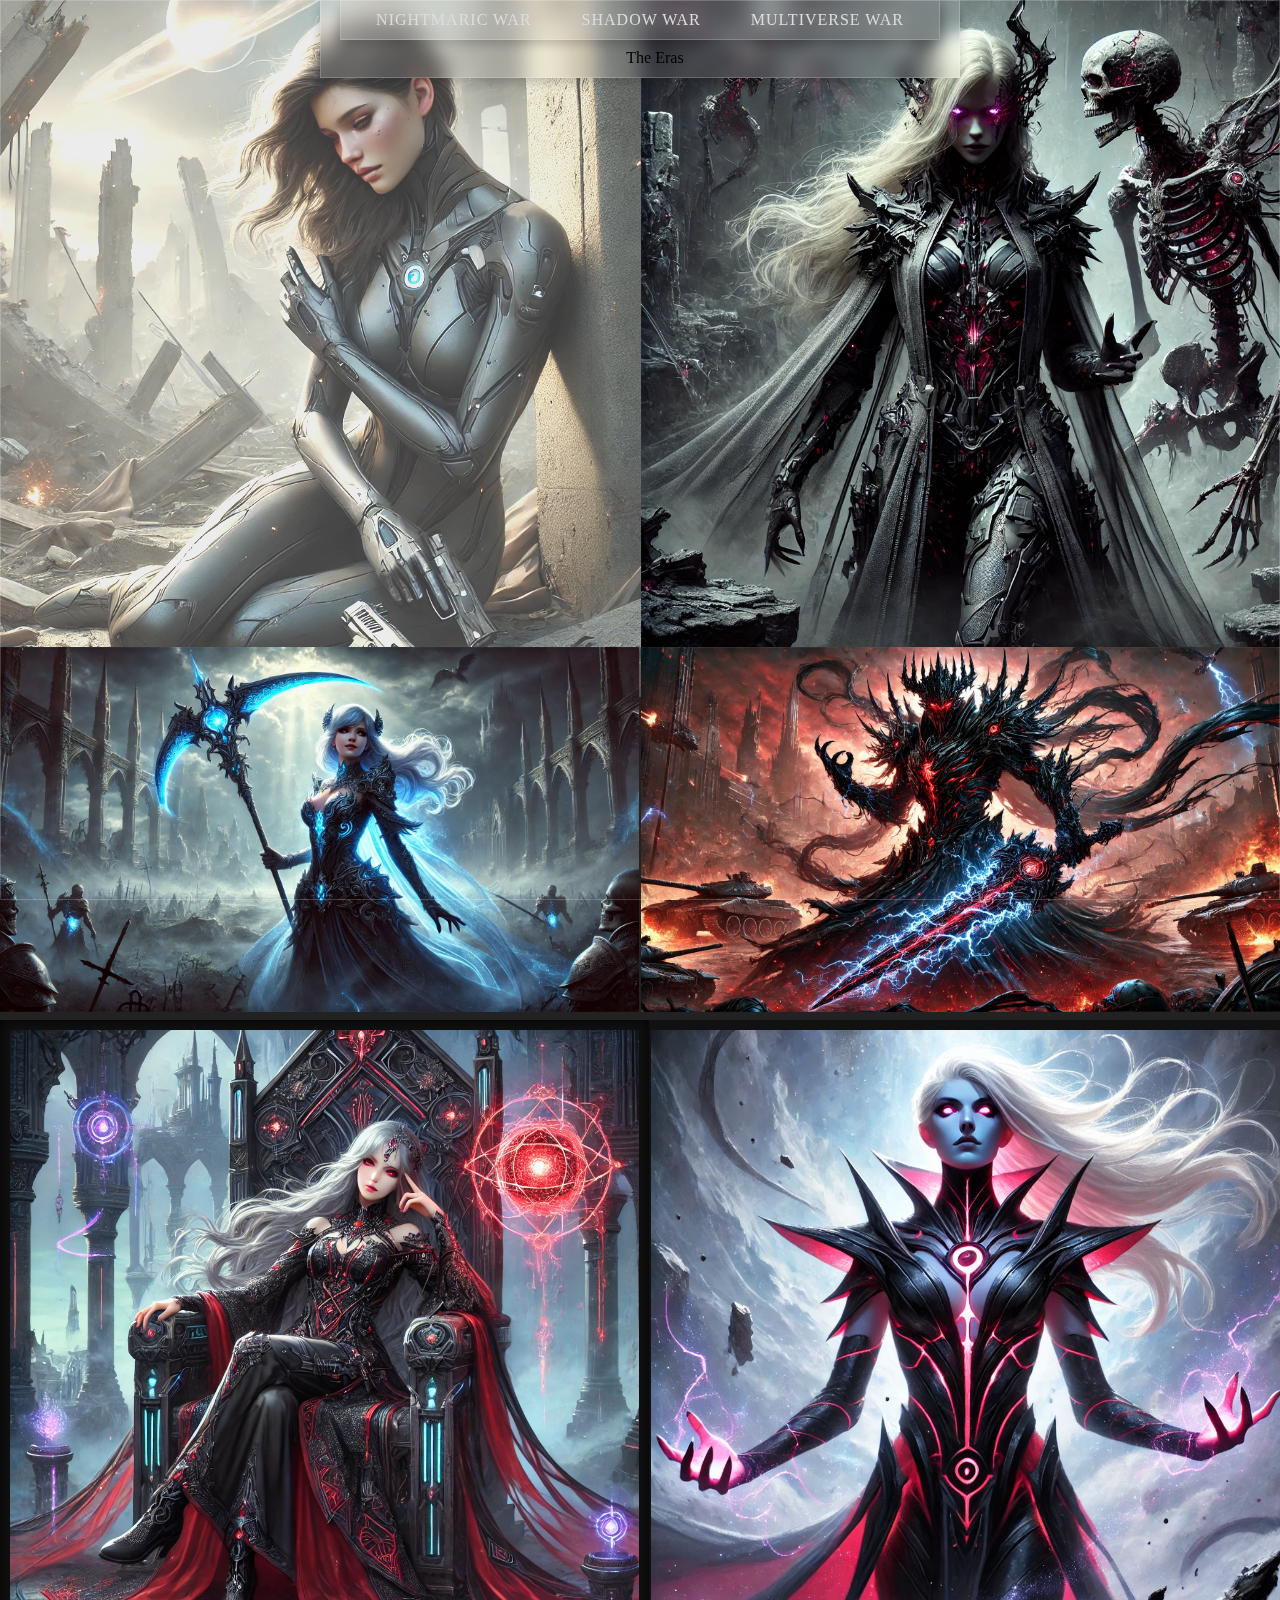
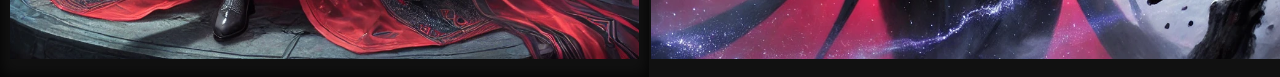
==== commit 9235056d: "Add files via upload" ====
--- a/character website/index.html
+++ b/character website/index.html
@@ -12,7 +12,8 @@
             <li><a href="https://warsagas.netlify.app/nightmaric-war">Nightmaric War</a></li>
                 <li><a href="https://warsagas.netlify.app/shadow-war">Shadow War</a></li>
                 <li><a href="https://warsagas.netlify.app/multiverse-war">Multiverse war</a></li>
-        </ul>
+                <li><a href=""></a>The Eras</li>
+            </ul>
     </nav>
     <!DOCTYPE html>
     <html lang="en">
